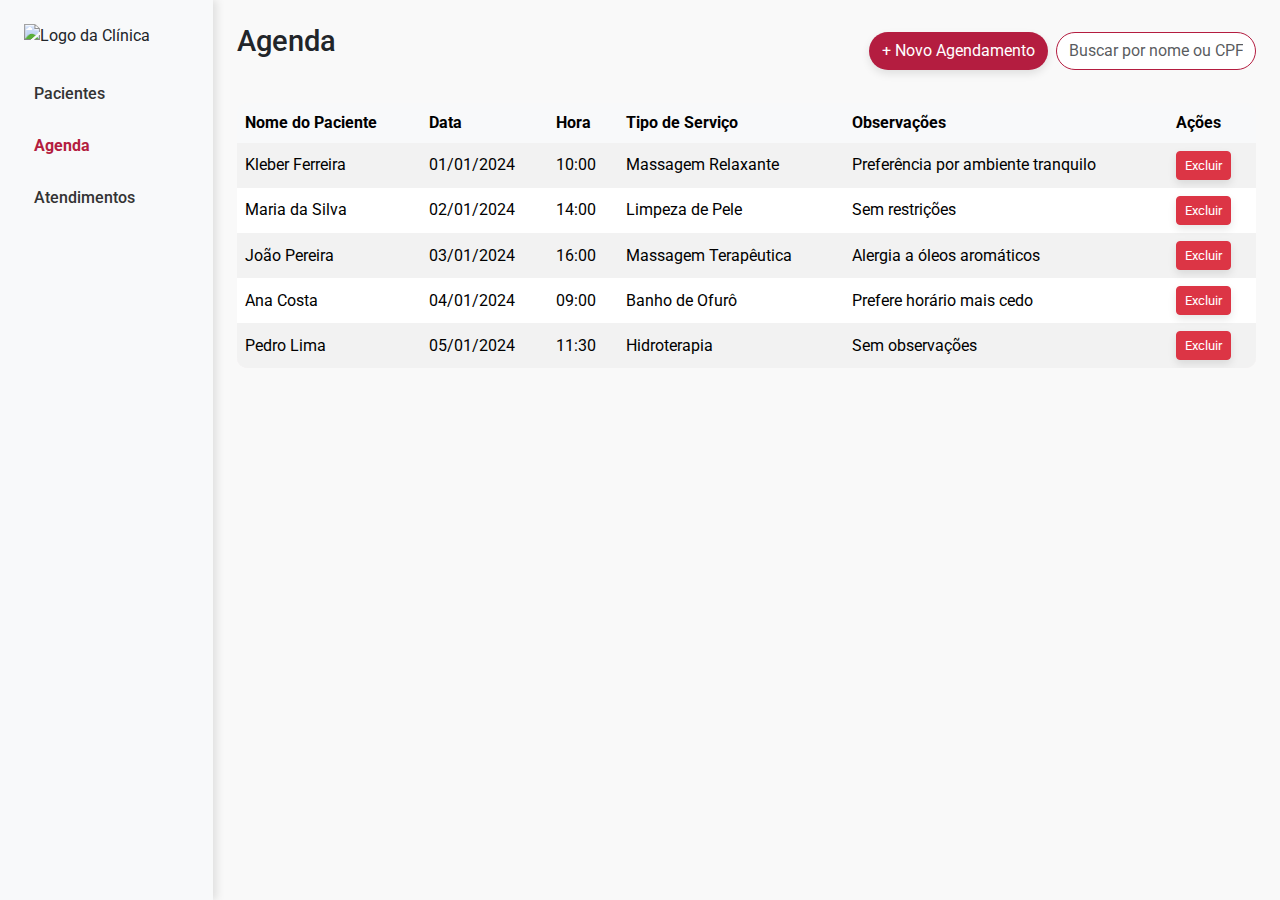
==== Frontend/pages/agenda/index.html @ 252ca889 "create `agenda` page and add responsivity to it and the `pacientes` page" ====
<!DOCTYPE html>
<html lang="pt-BR">
<head>
    <meta charset="UTF-8">
    <meta name="viewport" content="width=device-width, initial-scale=1.0">
    <title>Agenda</title>
    <link href="https://fonts.googleapis.com/css2?family=Roboto:wght@400;500;700&display=swap" rel="stylesheet">
    <link href="https://cdn.jsdelivr.net/npm/bootstrap@5.3.0/dist/css/bootstrap.min.css" rel="stylesheet">
    <link rel="stylesheet" href="./styles.css">
</head>
<body>
    <div class="container-fluid">
        <div class="row">
            <!-- navegation column -->
            <aside class="col-12 col-md-3 col-lg-2 bg-light p-4 sidebar">
                <img src="../assets/logo.png" alt="Logo da Clínica" class="logo mb-4">
                <nav>
                    <ul class="nav flex-column">
                        <li class="nav-item mb-2"><a href="#" class="nav-link">Pacientes</a></li>
                        <li class="nav-item mb-2"><a href="#" class="nav-link active">Agenda</a></li>
                        <li class="nav-item"><a href="#" class="nav-link">Atendimentos</a></li>
                    </ul>
                </nav>
            </aside>

            <!-- principal area -->
            <main class="col-12 col-md-9 col-lg-10 p-4">
                <!-- page header -->
                <div class="d-flex flex-column flex-md-row justify-content-between align-items-center mb-4">
                    <h1 class="page-title">Agenda</h1>
                    <div class="d-flex flex-column flex-md-row align-items-center">
                        <button class="btn btn-custom me-md-2 mb-2 mb-md-0">+ Novo Agendamento</button>
                        <input type="text" class="form-control d-inline-block" placeholder="Buscar por nome ou CPF" id="search" style="width: 200px;">
                    </div>
                </div>

                <!-- schedule table -->
                <div class="table-responsive">
                    <table class="table table-striped table-hover">
                        <thead class="table-light">
                            <tr>
                                <th>Nome do Paciente</th>
                                <th>Data</th>
                                <th>Hora</th>
                                <th>Tipo de Serviço</th>
                                <th>Observações</th>
                                <th>Ações</th>
                            </tr>
                        </thead>
                        <tbody>
                            <tr>
                                <td>Kleber Ferreira</td>
                                <td>01/01/2024</td>
                                <td>10:00</td>
                                <td>Massagem Relaxante</td>
                                <td>Preferência por ambiente tranquilo</td>
                                <td><button class="btn btn-danger btn-sm">Excluir</button></td>
                            </tr>
                            <tr>
                                <td>Maria da Silva</td>
                                <td>02/01/2024</td>
                                <td>14:00</td>
                                <td>Limpeza de Pele</td>
                                <td>Sem restrições</td>
                                <td><button class="btn btn-danger btn-sm">Excluir</button></td>
                            </tr>
                            <tr>
                                <td>João Pereira</td>
                                <td>03/01/2024</td>
                                <td>16:00</td>
                                <td>Massagem Terapêutica</td>
                                <td>Alergia a óleos aromáticos</td>
                                <td><button class="btn btn-danger btn-sm">Excluir</button></td>
                            </tr>
                            <tr>
                                <td>Ana Costa</td>
                                <td>04/01/2024</td>
                                <td>09:00</td>
                                <td>Banho de Ofurô</td>
                                <td>Prefere horário mais cedo</td>
                                <td><button class="btn btn-danger btn-sm">Excluir</button></td>
                            </tr>
                            <tr>
                                <td>Pedro Lima</td>
                                <td>05/01/2024</td>
                                <td>11:30</td>
                                <td>Hidroterapia</td>
                                <td>Sem observações</td>
                                <td><button class="btn btn-danger btn-sm">Excluir</button></td>
                            </tr>
                        </tbody>
                    </table>
                </div>
            </main>
        </div>
    </div>
    
    <script src="https://cdn.jsdelivr.net/npm/bootstrap@5.3.0/dist/js/bootstrap.bundle.min.js"></script>
</body>
</html>
---- Frontend/pages/agenda/styles.css ----
/* general */
body {
    font-family: 'Roboto', sans-serif;
    background-color: #f9f9f9;
}

/* sidebar */
.sidebar {
    height: 100vh;
    background-color: rgba(255, 255, 255, 0.9);
    box-shadow: 4px 0 8px rgba(0, 0, 0, 0.1);
}

.logo {
    width: 80px;
}

/* navegation */
.nav-link {
    font-weight: 500;
    color: #333;
    text-decoration: none;
    padding: 10px;
    border-radius: 5px;
}

.nav-link.active {
    color: #b41d40;
    font-weight: 700;
}

/* hover effect for sidebar links */
.nav-link:hover {
    background-color: #991936;
    color: #ffffff;
}

/* principal area */
.page-title {
    font-size: 1.8rem;
}

/* table styles */
.table {
    border: none;
    border-radius: 10px;
    overflow: hidden;
}

/* remove borders between the table lines */
.table th,
.table td {
    border: none;
}

.table-light th {
    background-color: #f8f9fa;
    font-weight: bold;
}

.table-striped tbody tr:nth-of-type(odd) {
    background-color: rgba(180, 29, 64, 0.05);
}

/* hover effect to the table lines*/
.table-hover tbody tr:hover {
    background-color: rgba(180, 29, 64, 0.1);
}

/* input styles */
#search {
    font-size: 0.990rem;
    min-width: 200px;
    border-radius: 20px;
    border: 1px solid #b41d40;
    padding: 0.375rem 0.75rem;
}

#search:focus {
    outline: none;
    border-color: #b41d40;
    box-shadow: 0 0 5px rgba(180, 29, 64, 0.5);
}

/* button styles */
.btn-custom {
    background-color: #b41d40;
    color: #ffffff;
    border-radius: 20px;
}

.btn-custom:hover {
    background-color: #991936;
    color: #ffffff;
}

/* button shadows */
.btn-custom, .btn-danger, .btn-primary {
    box-shadow: 0 4px 8px rgba(0, 0, 0, 0.1);
    transition: all 0.3s ease;
}

.btn-custom:hover, .btn-danger:hover, .btn-primary:hover {
    background-color: #991936;
    box-shadow: 0 6px 12px rgba(0, 0, 0, 0.2);
}

/* spacement around header */
.page-title {
    font-size: 1.8rem;
    margin-bottom: 20px;
}

.main-header .d-flex {
    gap: 20px;
}

/* Calendar Styles */
.calendar {
    margin-bottom: 30px;
}

.table-bordered {
    border: 1px solid #ddd;
    border-radius: 10px;
}

.table-bordered th, .table-bordered td {
    text-align: center;
    padding: 10px;
}

.day-cell {
    width: 50px;
    height: 50px;
    vertical-align: middle;
    font-size: 1.1rem;
    cursor: pointer;
}

.day-cell:hover {
    background-color: rgba(180, 29, 64, 0.1);
    border-radius: 5px;
}

/* Tabela de agendamentos */
.table td, .table th {
    vertical-align: middle;
}

.btn-sm {
    font-size: 0.8rem;
}

.table-hover tbody tr:hover {
    background-color: rgba(180, 29, 64, 0.1);
}
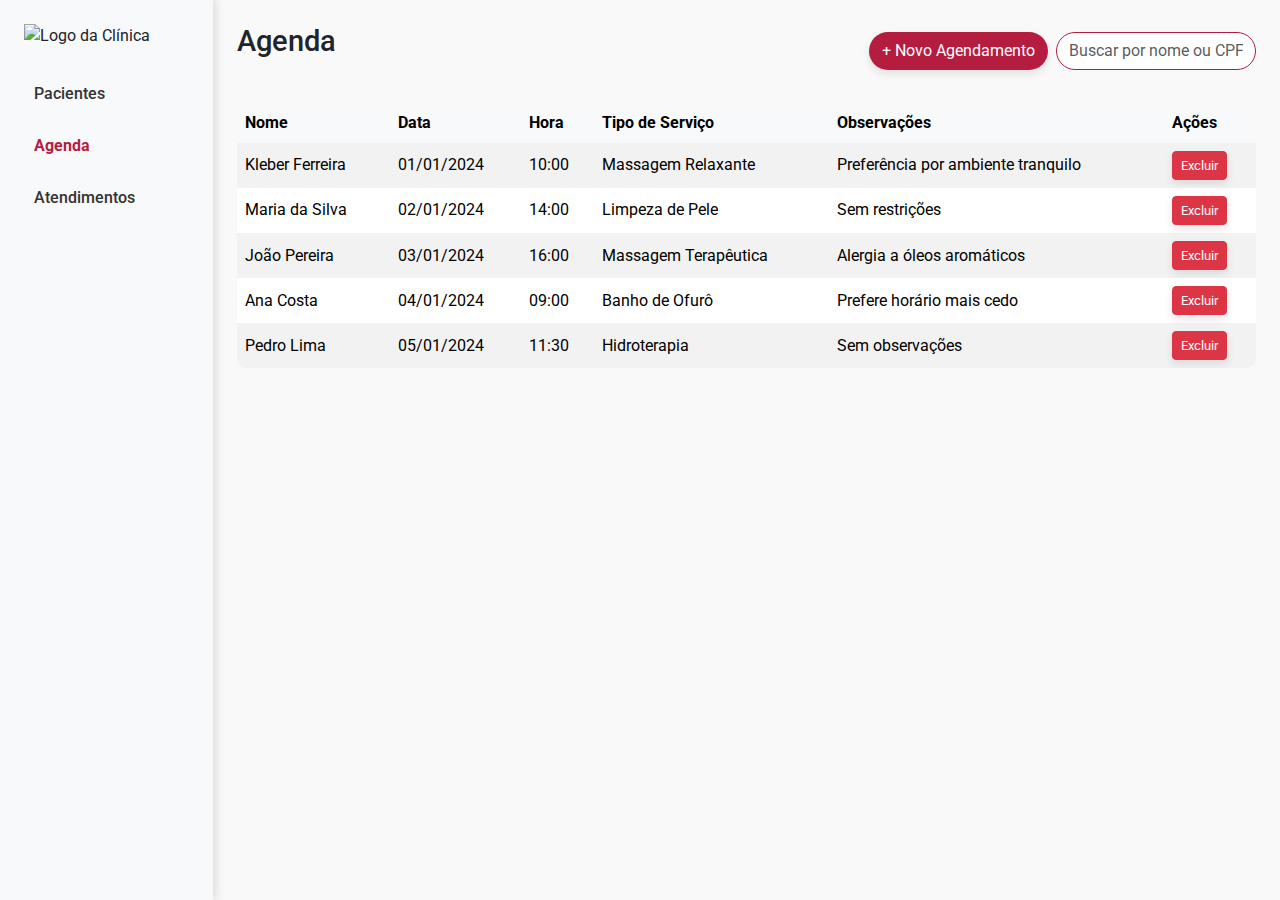
==== commit fc61ac0e: "small changes" ====
--- a/Frontend/pages/agenda/index.html
+++ b/Frontend/pages/agenda/index.html
@@ -11,12 +11,12 @@
 <body>
     <div class="container-fluid">
         <div class="row">
-            <!-- navegation column -->
+            <!-- navegation -->
             <aside class="col-12 col-md-3 col-lg-2 bg-light p-4 sidebar">
                 <img src="../assets/logo.png" alt="Logo da Clínica" class="logo mb-4">
                 <nav>
                     <ul class="nav flex-column">
-                        <li class="nav-item mb-2"><a href="#" class="nav-link">Pacientes</a></li>
+                        <li class="nav-item mb-2"><a href="../patients/index.html" class="nav-link">Pacientes</a></li>
                         <li class="nav-item mb-2"><a href="#" class="nav-link active">Agenda</a></li>
                         <li class="nav-item"><a href="#" class="nav-link">Atendimentos</a></li>
                     </ul>
@@ -39,7 +39,7 @@
                     <table class="table table-striped table-hover">
                         <thead class="table-light">
                             <tr>
-                                <th>Nome do Paciente</th>
+                                <th>Nome</th>
                                 <th>Data</th>
                                 <th>Hora</th>
                                 <th>Tipo de Serviço</th>
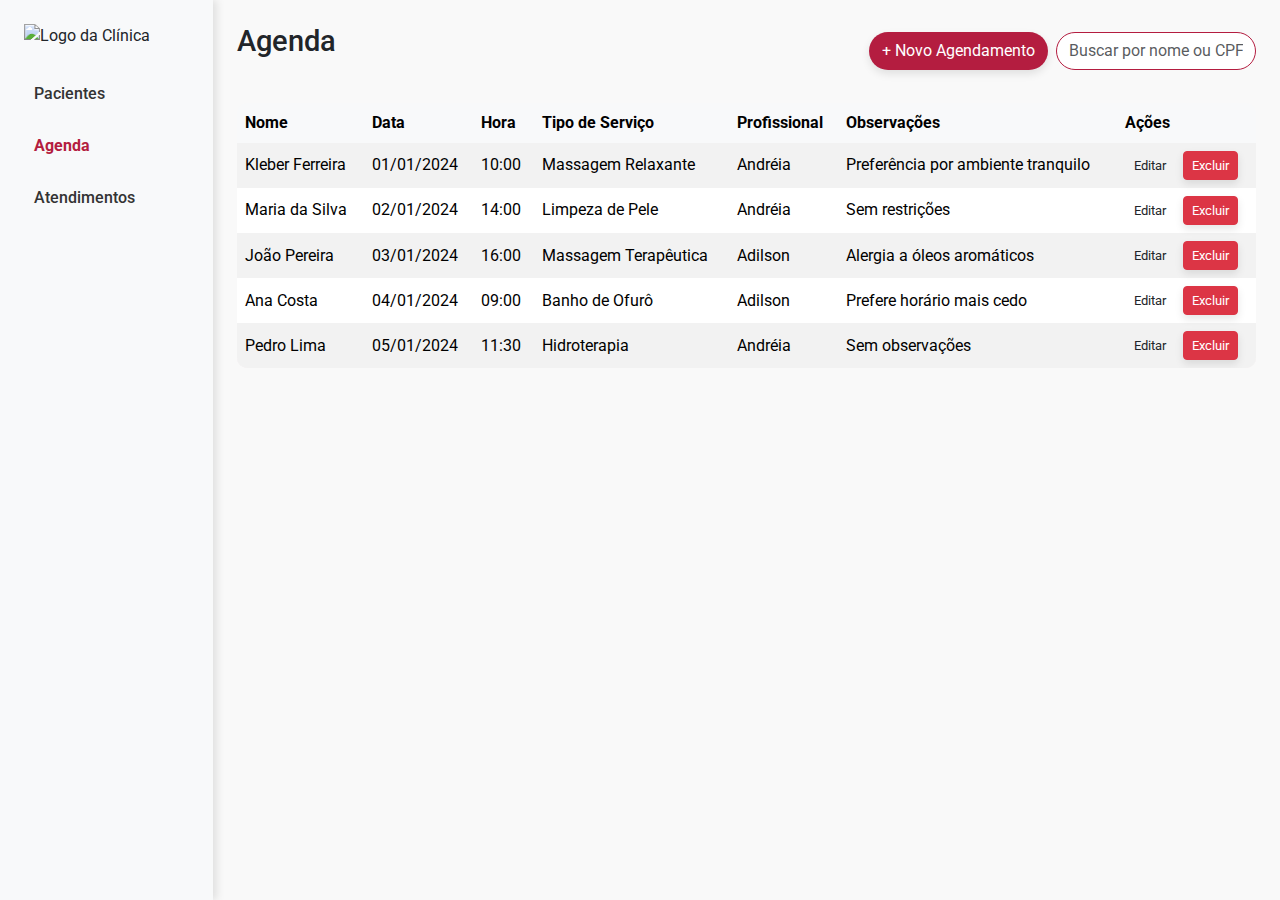
==== commit a14a0e9f: "adds the `profissional` field on the schedule table" ====
--- a/Frontend/pages/agenda/index.html
+++ b/Frontend/pages/agenda/index.html
@@ -43,6 +43,7 @@
                                 <th>Data</th>
                                 <th>Hora</th>
                                 <th>Tipo de Serviço</th>
+                                <th>Profissional</th>
                                 <th>Observações</th>
                                 <th>Ações</th>
                             </tr>
@@ -53,47 +54,64 @@
                                 <td>01/01/2024</td>
                                 <td>10:00</td>
                                 <td>Massagem Relaxante</td>
+                                <td>Andréia</td>
                                 <td>Preferência por ambiente tranquilo</td>
-                                <td><button class="btn btn-danger btn-sm">Excluir</button></td>
+                                <td>
+                                    <button class="btn btn-sm btn-edit me-1">Editar</button>
+                                    <button class="btn btn-sm btn-danger">Excluir</button>
+                                </td>
                             </tr>
                             <tr>
                                 <td>Maria da Silva</td>
                                 <td>02/01/2024</td>
                                 <td>14:00</td>
                                 <td>Limpeza de Pele</td>
+                                <td>Andréia</td>
                                 <td>Sem restrições</td>
-                                <td><button class="btn btn-danger btn-sm">Excluir</button></td>
+                                <td>
+                                    <button class="btn btn-sm btn-edit me-1">Editar</button>
+                                    <button class="btn btn-sm btn-danger">Excluir</button>
+                                </td>
                             </tr>
                             <tr>
                                 <td>João Pereira</td>
                                 <td>03/01/2024</td>
                                 <td>16:00</td>
                                 <td>Massagem Terapêutica</td>
+                                <td>Adilson</td>
                                 <td>Alergia a óleos aromáticos</td>
-                                <td><button class="btn btn-danger btn-sm">Excluir</button></td>
+                                <td>
+                                    <button class="btn btn-sm btn-edit me-1">Editar</button>
+                                    <button class="btn btn-sm btn-danger">Excluir</button>
+                                </td>
                             </tr>
                             <tr>
                                 <td>Ana Costa</td>
                                 <td>04/01/2024</td>
                                 <td>09:00</td>
                                 <td>Banho de Ofurô</td>
+                                <td>Adilson</td>
                                 <td>Prefere horário mais cedo</td>
-                                <td><button class="btn btn-danger btn-sm">Excluir</button></td>
+                                <td>
+                                    <button class="btn btn-sm btn-edit me-1">Editar</button>
+                                    <button class="btn btn-sm btn-danger">Excluir</button>
+                                </td>
                             </tr>
                             <tr>
                                 <td>Pedro Lima</td>
                                 <td>05/01/2024</td>
                                 <td>11:30</td>
                                 <td>Hidroterapia</td>
+                                <td>Andréia</td>
                                 <td>Sem observações</td>
-                                <td><button class="btn btn-danger btn-sm">Excluir</button></td>
+                                <td>
+                                    <button class="btn btn-sm btn-edit me-1">Editar</button>
+                                    <button class="btn btn-sm btn-danger">Excluir</button>
+                                </td>
                             </tr>
                         </tbody>
                     </table>
-                </div>
-            </main>
-        </div>
-    </div>
+                </div>                
     
     <script src="https://cdn.jsdelivr.net/npm/bootstrap@5.3.0/dist/js/bootstrap.bundle.min.js"></script>
 </body>
